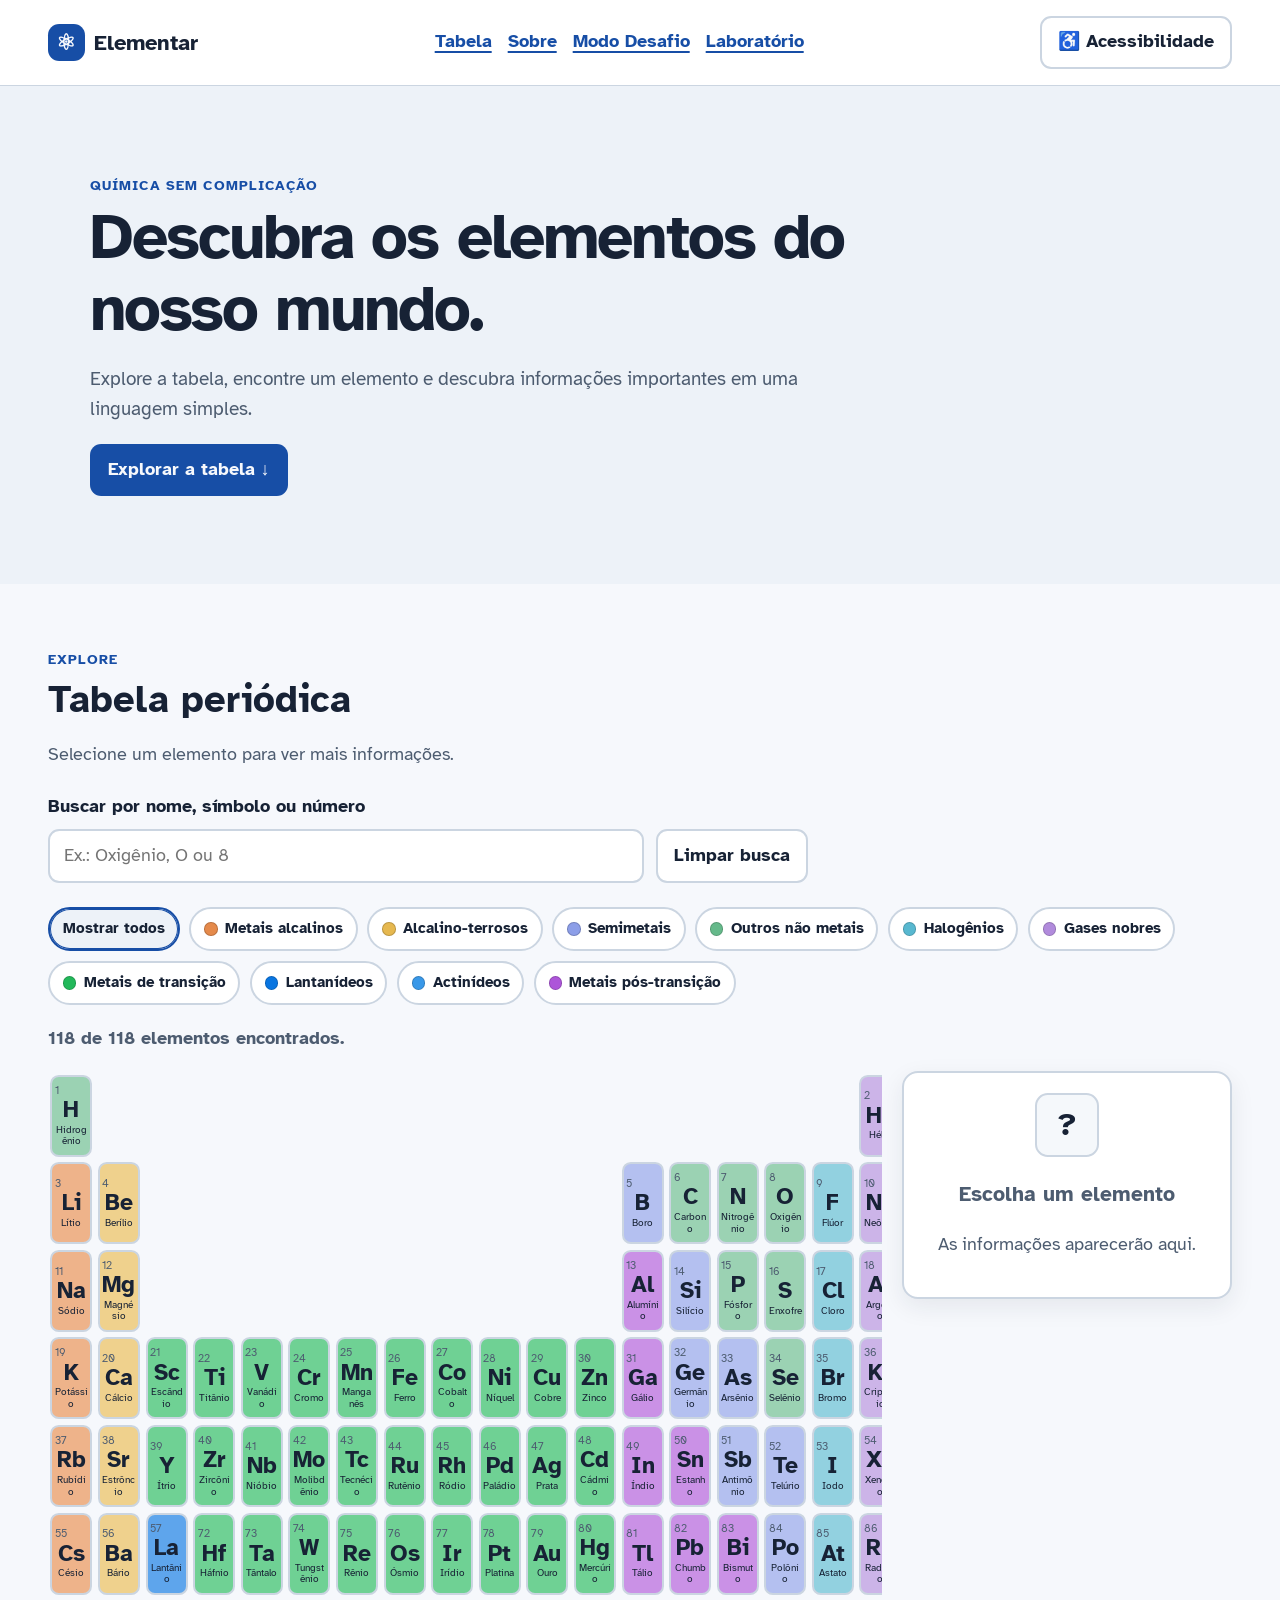
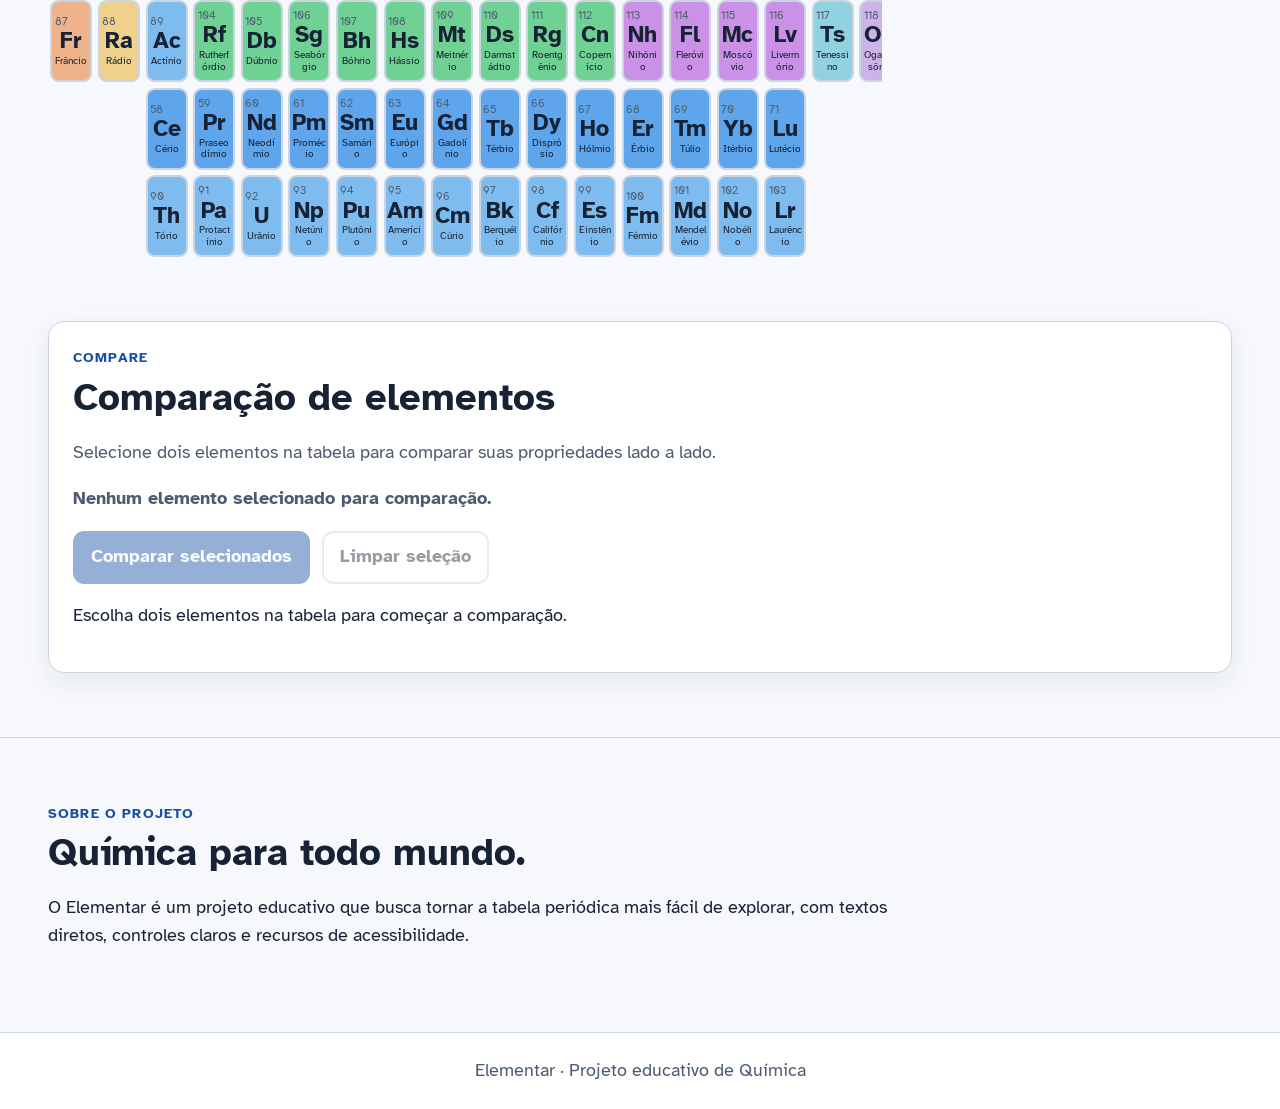
==== SiteElementar/index.html @ 998ff5cf "Add files via upload" ====
<!doctype html>
<html lang="pt-BR">

<head>
  <meta charset="utf-8">
  <meta name="viewport" content="width=device-width, initial-scale=1">
  <meta name="description" content="Explore os elementos químicos de forma simples e interativa.">

  <title>Elementar — Tabela Periódica</title>

  <link rel="preconnect" href="https://fonts.googleapis.com">
  <link rel="preconnect" href="https://fonts.gstatic.com" crossorigin>
  <link
    href="https://fonts.googleapis.com/css2?family=Atkinson+Hyperlegible:wght@400;700&family=Nunito:wght@400;600;700;800&display=swap"
    rel="stylesheet">

  <link rel="stylesheet" href="style.css">
  <script src="elements.js" defer></script>
  <script src="script.js" defer></script>
</head>

<body>
  <a class="skip-link" href="#conteudo">
    Pular para o conteúdo
  </a>

  <header class="site-header">
    <a class="brand" href="#" aria-label="Elementar, página inicial">
      <span class="brand-mark" aria-hidden="true">⚛</span>
      <span>Elementar</span>
    </a>

    <nav class="main-nav" aria-label="Navegação principal">
      <a href="#tabela">Tabela</a>
      <a href="#sobre">Sobre</a>
      <a href="desafio.html">Modo Desafio</a>
      <a href="laboratorio/labmenu.html">Laboratório</a>
    </nav>


    <div class="accessibility-menu">
      <button id="accessibilityToggle" class="button button-secondary" type="button" aria-expanded="false"
        aria-controls="accessibilityPanel">
        ♿ Acessibilidade
      </button>

      <section id="accessibilityPanel" class="accessibility-panel" aria-labelledby="accessibilityTitle" hidden>
        <div class="accessibility-header">
          <h2 id="accessibilityTitle">Acessibilidade</h2>

          <button id="closeAccessibility" class="button button-secondary" type="button"
            aria-label="Fechar painel de acessibilidade">
            ✕
          </button>
        </div>

        <!-- TAMANHO DO TEXTO -->
        <div class="accessibility-option">
          <h3>Tamanho do texto</h3>

          <div class="text-size-controls">
            <button id="decreaseText" class="button button-secondary" type="button"
              aria-label="Diminuir tamanho do texto">
              A−
            </button>

            <span id="textSizeValue" aria-live="polite">100%</span>

            <button id="increaseText" class="button button-secondary" type="button"
              aria-label="Aumentar tamanho do texto">
              A+
            </button>
          </div>

          <button id="resetText" class="text-reset" type="button">
            Restaurar tamanho padrão
          </button>
        </div>

        <!-- ALTO CONTRASTE -->
        <div class="accessibility-option">
          <h3>Alto contraste</h3>

          <button id="contrastToggle" class="button button-secondary" type="button" aria-pressed="false">
            Ativar alto contraste
          </button>
        </div>

        <!-- TEMA -->
        <div class="accessibility-option">
          <h3>Tema</h3>

          <button id="themeToggle" class="button button-secondary" type="button" aria-pressed="false">
            🌙 Tema escuro
          </button>
        </div>

        <!-- NAVEGAÇÃO PELO TECLADO -->
        <div class="accessibility-option">
          <h3>Navegação pelo teclado</h3>

          <p>
            Use Tab para avançar entre os controles e
            Shift + Tab para voltar.
          </p>

          <p>
            Use Enter ou Espaço para ativar botões
            e Esc para fechar este painel.
          </p>
        </div>
      </section>
    </div>
  </header>

  <main id="conteudo">
    <section class="hero" aria-labelledby="hero-title">
      <p class="eyebrow">Química sem complicação</p>

      <h1 id="hero-title">
        Descubra os elementos do nosso mundo.
      </h1>

      <p>
        Explore a tabela, encontre um elemento e descubra
        informações importantes em uma linguagem simples.
      </p>

      <a class="button button-primary" href="#tabela">
        Explorar a tabela ↓
      </a>
    </section>

    <section id="tabela" class="section" aria-labelledby="table-title">
      <div class="section-heading">
        <div>
          <p class="eyebrow">Explore</p>
          <h2 id="table-title">Tabela periódica</h2>
          <p>Selecione um elemento para ver mais informações.</p>
        </div>
      </div>

      <div class="search-row">
        <label class="search-label" for="searchInput">
          Buscar por nome, símbolo ou número
        </label>

        <div class="search-controls">
          <input id="searchInput" type="search" placeholder="Ex.: Oxigênio, O ou 8" autocomplete="off">

          <button id="clearSearch" class="button button-secondary" type="button">
            Limpar busca
          </button>
        </div>
      </div>

      <div class="legend" aria-label="Filtrar elementos por grupo">
        <button class="filter-button" data-filter="all" aria-pressed="true" type="button">
          Mostrar todos
        </button>

        <button class="filter-button" data-filter="alkali" aria-pressed="false" type="button">
          <span class="legend-dot alkali"></span>
          Metais alcalinos
        </button>

        <button class="filter-button" data-filter="alkaline" aria-pressed="false" type="button">
          <span class="legend-dot alkaline"></span>
          Alcalino-terrosos
        </button>

        <button class="filter-button" data-filter="metalloid" aria-pressed="false" type="button">
          <span class="legend-dot metalloid"></span>
          Semimetais
        </button>

        <button class="filter-button" data-filter="nonmetal" aria-pressed="false" type="button">
          <span class="legend-dot nonmetal"></span>
          Outros não metais
        </button>

        <button class="filter-button" data-filter="halogen" aria-pressed="false" type="button">
          <span class="legend-dot halogen"></span>
          Halogênios
        </button>

        <button class="filter-button" data-filter="noble" aria-pressed="false" type="button">
          <span class="legend-dot noble"></span>
          Gases nobres
        </button>

        <button class="filter-button" data-filter="transition" aria-pressed="false" type="button">
          <span class="legend-dot transition"></span>
          Metais de transição
        </button>

        <button class="filter-button" data-filter="lanthanide" aria-pressed="false" type="button">
          <span class="legend-dot lanthanide"></span>
          Lantanídeos
        </button>

        <button class="filter-button" data-filter="actinide" aria-pressed="false" type="button">
          <span class="legend-dot actinide"></span>
          Actinídeos
        </button>

        <button class="filter-button" data-filter="post-transition" aria-pressed="false" type="button">
          <span class="legend-dot post-transition"></span>
          Metais pós-transição
        </button>
      </div>

      <p id="resultsStatus" class="status-text" role="status" aria-live="polite">
        Carregando elementos…
      </p>

      <div class="table-layout">
        <div id="periodicTable" class="periodic-table" role="group" aria-label="Elementos da tabela periódica"></div>

        <aside id="elementDetails" class="details-panel" aria-labelledby="detailTitle" aria-live="polite">
          <div class="empty-detail">
            <span class="detail-symbol" aria-hidden="true">?</span>
            <h3 id="detailTitle">Escolha um elemento</h3>
            <p>As informações aparecerão aqui.</p>
          </div>
        </aside>
      
      </div>

      <!-- COMPARAÇÃO DE ELEMENTOS -->
      <section
        id="comparisonSection"
        class="comparison-section"
        aria-labelledby="comparisonTitle"
      >
        <div class="section-heading">
          <div>
            <p class="eyebrow">Compare</p>
            <h2 id="comparisonTitle">Comparação de elementos</h2>
            <p>
              Selecione dois elementos na tabela para comparar
              suas propriedades lado a lado.
            </p>
          </div>
        </div>

        <p id="comparisonStatus" class="status-text" role="status" aria-live="polite">
          Nenhum elemento selecionado para comparação.
        </p>

        <div class="comparison-actions">
          <button
            id="compareButton"
            class="button button-primary"
            type="button"
            disabled
          >
            Comparar selecionados
          </button>

          <button
            id="clearComparison"
            class="button button-secondary"
            type="button"
            disabled
          >
            Limpar seleção
          </button>
        </div>

        <div
          id="comparisonResult"
          class="comparison-result"
          aria-live="polite"
        >
          <p>
            Escolha dois elementos na tabela para começar a comparação.
          </p>
        </div>
      </section>
    </section>

    <section id="sobre" class="section about-section">
      <p class="eyebrow">Sobre o projeto</p>

      <h2>Química para todo mundo.</h2>

      <p>
        O Elementar é um projeto educativo que busca tornar
        a tabela periódica mais fácil de explorar, com textos
        diretos, controles claros e recursos de acessibilidade.
      </p>
    </section>
  </main>

  <footer class="site-footer">
    <p>Elementar · Projeto educativo de Química</p>
  </footer>
</body>

</html>
---- SiteElementar/style.css ----
:root {
  color-scheme: light;

  --page: #f6f8fc;
  --surface: #ffffff;
  --surface-soft: #edf2f8;

  --text: #172235;
  --muted: #4d5c70;

  --border: #cbd5e1;
  --accent: #174ea6;
  --accent-hover: #103b80;
  --focus: #ffb000;

  --shadow: 0 8px 24px rgba(23, 34, 53, 0.08);
}

/* TEMA ESCURO */

:root[data-theme="dark"] {
  color-scheme: dark;

  --page: #111827;
  --surface: #1b2638;
  --surface-soft: #263449;

  --text: #f3f6fb;
  --muted: #c1ccdc;

  --border: #526176;
  --accent: #9fc3ff;
  --accent-hover: #c1d7ff;
  --focus: #ffd166;

  --shadow: 0 8px 24px rgba(0, 0, 0, 0.22);
}

/* CONFIGURAÇÕES GERAIS */

* {
  box-sizing: border-box;
}

html {
  scroll-behavior: smooth;
}

body {
  margin: 0;

  background: var(--page);
  color: var(--text);

  font-family:
    "Atkinson Hyperlegible",
    "Nunito",
    sans-serif;

  font-size: 18px;
  line-height: 1.55;
}

a {
  color: var(--accent);
}

/* FOCO PARA NAVEGAÇÃO PELO TECLADO */

a:focus-visible,
button:focus-visible,
input:focus-visible {
  outline: 4px solid var(--focus);
  outline-offset: 3px;
}

/* LINK PARA PULAR DIRETO AO CONTEÚDO */

.skip-link {
  position: absolute;
  top: -100px;
  left: 1rem;
  z-index: 10;

  padding: 0.75rem 1rem;

  background: var(--surface);
  color: var(--text);

  border: 2px solid var(--accent);
  border-radius: 0.5rem;
}

.skip-link:focus {
  top: 1rem;
}

/* CABEÇALHO */

.site-header {
  display: flex;
  align-items: center;
  justify-content: space-between;
  flex-wrap: wrap;
  gap: 1rem;

  padding: 1rem clamp(1rem, 4vw, 3rem);

  background: var(--surface);
  border-bottom: 1px solid var(--border);
}

.brand {
  display: inline-flex;
  align-items: center;
  gap: 0.6rem;

  color: var(--text);
  text-decoration: none;

  font-weight: 800;
  font-size: 1.35rem;
}

.brand-mark {
  display: grid;
  place-items: center;

  width: 2.3rem;
  height: 2.3rem;

  border-radius: 0.7rem;

  background: var(--accent);
  color: var(--page);

  font-weight: 800;
}

.main-nav {
  display: flex;
  flex-wrap: wrap;
  gap: 1rem;
}

.main-nav a {
  font-weight: 700;
  text-decoration-thickness: 2px;
  text-underline-offset: 4px;
}

/* BOTÕES */

.button {
  display: inline-flex;
  align-items: center;
  justify-content: center;
  gap: 0.4rem;

  min-height: 44px;
  padding: 0.65rem 1rem;

  border: 2px solid transparent;
  border-radius: 0.7rem;

  font: inherit;
  font-weight: 700;

  cursor: pointer;
  text-decoration: none;
}

.button-primary {
  background: var(--accent);
  color: var(--page);
}

.button-primary:hover {
  background: var(--accent-hover);
}

.button-secondary {
  background: var(--surface);
  color: var(--text);
  border-color: var(--border);
}

.button-secondary:hover {
  background: var(--surface-soft);
}

/* SEÇÃO INICIAL */

.hero {
  padding: clamp(2.5rem, 7vw, 5.5rem)
    clamp(1rem, 7vw, 6rem);

  background: var(--surface-soft);
}

.hero > * {
  max-width: 760px;
}

.hero h1 {
  margin: 0.2rem 0 1rem;

  font-size: clamp(2.2rem, 5vw, 4rem);
  line-height: 1.12;
  letter-spacing: -0.03em;
}

.hero p:not(.eyebrow) {
  color: var(--muted);
  font-size: 1.2rem;
}

/* SEÇÕES */

.section {
  max-width: 1500px;
  margin: auto;

  padding: clamp(2rem, 5vw, 4rem)
    clamp(1rem, 4vw, 3rem);
}

.section-heading h2,
.about-section h2 {
  margin: 0;

  font-size: clamp(1.8rem, 3vw, 2.6rem);
  line-height: 1.2;
}

.section-heading p:not(.eyebrow) {
  color: var(--muted);
}

.eyebrow {
  margin: 0 0 0.4rem;

  color: var(--accent);

  font-size: 0.9rem;
  font-weight: 800;
  text-transform: uppercase;
  letter-spacing: 0.08em;
}

/* CAMPO DE BUSCA */

.search-row {
  margin: 1.5rem 0;
}

.search-label {
  display: block;
  margin-bottom: 0.5rem;

  font-weight: 700;
}

.search-controls {
  display: flex;
  gap: 0.75rem;
  max-width: 760px;
}

input[type="search"] {
  flex: 1;
  min-width: 0;
  min-height: 48px;

  padding: 0.7rem 0.9rem;

  border: 2px solid var(--border);
  border-radius: 0.7rem;

  background: var(--surface);
  color: var(--text);

  font: inherit;
}

/* FILTROS */

.legend {
  display: flex;
  flex-wrap: wrap;
  gap: 0.6rem;

  margin: 1.25rem 0;
}

.filter-button {
  display: inline-flex;
  align-items: center;
  gap: 0.45rem;

  min-height: 44px;
  padding: 0.5rem 0.8rem;

  border: 2px solid var(--border);
  border-radius: 999px;

  background: var(--surface);
  color: var(--text);

  font: inherit;
  font-size: 0.95rem;
  font-weight: 700;

  cursor: pointer;
}

.filter-button[aria-pressed="true"] {
  border-color: var(--accent);
  background: var(--surface-soft);

  box-shadow: inset 0 0 0 1px var(--accent);
}

.legend-dot {
  width: 0.85rem;
  height: 0.85rem;

  border-radius: 50%;
  border: 1px solid rgba(0, 0, 0, 0.18);
}

/* MENSAGEM DE RESULTADOS */

.status-text {
  min-height: 1.5em;

  color: var(--muted);
  font-weight: 700;
}

/* ÁREA DA TABELA E DO PAINEL */

.table-layout {
  display: grid;
  grid-template-columns: minmax(0, 1fr) minmax(260px, 330px);

  gap: 1.25rem;
  align-items: start;
}

/* TABELA PERIÓDICA */

.periodic-table {
  display: grid;
  grid-template-columns: repeat(18, minmax(42px, 1fr));

  gap: 0.35rem;

  overflow-x: auto;
  padding: 0.25rem 0.15rem 1rem;
}

.element-card {
  position: relative;

  display: flex;
  flex-direction: column;
  align-items: center;
  justify-content: center;

  min-width: 42px;
  min-height: 82px;

  padding: 0.35rem 0.15rem;

  border: 2px solid var(--border);
  border-radius: 0.55rem;

  background: var(--surface);
  color: var(--text);

  cursor: pointer;

  font-family: inherit;
  text-align: center;

  transition:
    transform 0.12s ease,
    border-color 0.12s ease;
}

.element-card:hover {
  transform: translateY(-2px);
  border-color: var(--accent);
}

.element-card[aria-pressed="true"] {
  outline: 3px solid var(--accent);
  outline-offset: 1px;
}

.element-card .atomic-number {
  align-self: flex-start;

  font-size: 0.7rem;
  line-height: 1;

  color: var(--muted);
}

.element-card .symbol {
  font-size: 1.45rem;
  line-height: 1.2;
  font-weight: 800;
}

.element-card .element-name {
  font-size: 0.65rem;
  line-height: 1.1;

  overflow-wrap: anywhere;
}

.element-card.is-dimmed {
  opacity: 0.28;
}

.element-card.is-match {
  border-color: var(--accent);
  box-shadow: 0 0 0 2px var(--accent);
}

/* CORES DOS GRUPOS */

.alkali {
  --family-color: #e58a4b;
}

.alkaline {
  --family-color: #e6b84f;
}

.metalloid {
  --family-color: #8c9ee8;
}

.nonmetal {
  --family-color: #65b98a;
}

.halogen {
  --family-color: #58b8d0;
}

.noble {
  --family-color: #b18bdc;
}

.other {
  --family-color: #9aa9ba;
}

/* Cores mais visíveis nos elementos */
.element-card {
  background: color-mix(
    in srgb,
    var(--family-color, var(--surface)) 65%,
    var(--surface)
  );
}

.legend-dot {
  background: var(--family-color, var(--border));
}

/* PAINEL DE INFORMAÇÕES */

.details-panel {
  position: sticky;
  top: 1rem;

  padding: 1.25rem;

  border: 2px solid var(--border);
  border-radius: 1rem;

  background: var(--surface);
  box-shadow: var(--shadow);
}

.empty-detail {
  color: var(--muted);
  text-align: center;
}

.detail-symbol {
  display: inline-grid;
  place-items: center;

  width: 4rem;
  height: 4rem;

  border-radius: 0.8rem;

  background: var(--surface-soft);
  color: var(--accent);

  font-size: 2rem;
  font-weight: 800;
}

.detail-top {
  display: flex;
  align-items: center;
  gap: 1rem;
}

.detail-top h3 {
  margin: 0;
  font-size: 1.5rem;
}

.detail-top p {
  margin: 0.2rem 0 0;
  color: var(--muted);
}

.detail-facts {
  padding-left: 1.25rem;
}

.detail-facts li {
  margin: 0.5rem 0;
}

.detail-actions {
  display: flex;
  flex-wrap: wrap;
  gap: 0.6rem;

  margin-top: 1rem;
}

.small-note {
  color: var(--muted);
  font-size: 0.95rem;
}

/* SOBRE E RODAPÉ */

.about-section {
  border-top: 1px solid var(--border);
}

.about-section p {
  max-width: 850px;
}

.site-footer {
  padding: 1.5rem;

  border-top: 1px solid var(--border);

  text-align: center;
  color: var(--muted);

  background: var(--surface);
}

.site-footer p {
  margin: 0;
}

/* TABLET */

@media (max-width: 1050px) {
  .table-layout {
    grid-template-columns: 1fr;
  }

  .details-panel {
    position: static;
  }

  .periodic-table {
    grid-template-columns: repeat(18, minmax(48px, 1fr));
  }
}

/* CELULAR */

@media (max-width: 600px) {
  body {
    font-size: 17px;
  }

  .site-header {
    align-items: flex-start;
  }

  .main-nav {
    order: 3;
    width: 100%;
  }

  .search-controls {
    flex-direction: column;
  }

  .periodic-table {
    grid-template-columns: repeat(18, 54px);
  }
}

/* RESPEITA QUEM PREFERE MENOS ANIMAÇÕES */

@media (prefers-reduced-motion: reduce) {
  *,
  *::before,
  *::after {
    scroll-behavior: auto !important;
    transition: none !important;
  }
}


/* DESTAQUE DO CARD DE DETALHES */

.details-panel {
  border-radius: 1rem;
  box-shadow: var(--shadow);
}

.detail-top {
  align-items: center;
  padding-bottom: 1rem;
  border-bottom: 1px solid var(--border);
}

.detail-symbol {
  flex-shrink: 0;
  border: 2px solid var(--border);
  background: color-mix(
    in srgb,
    var(--family-color, var(--surface-soft)) 55%,
    var(--surface)
  );
  color: var(--text);
}

.detail-facts {
  margin: 1rem 0;
  padding-left: 1.25rem;
}

.detail-facts li {
  margin: 0.75rem 0;
  line-height: 1.5;
}

.detail-facts strong {
  color: var(--accent);
}

.detail-actions .button {
  flex: 1;
}


/* NOVAS FAMÍLIAS VISUAIS */

.transition {
  --family-color: #22b85a;
}

.post-transition {
  --family-color: #ad55d9;
}

.lanthanide {
  --family-color: #0875e1;
}

.actinide {
  --family-color: #3998e8;
}

/* Aplicar a cor ao painel de detalhes */
.detail-symbol.transition,
.detail-symbol.post-transition,
.detail-symbol.lanthanide,
.detail-symbol.actinide {
  background: color-mix(
    in srgb,
    var(--family-color) 55%,
    var(--surface)
  );
}

/* AÇÕES DO PAINEL DE DETALHES */

.detail-actions {
  display: flex;
  flex-direction: column;
  gap: 0.65rem;
}

.detail-actions .button {
  width: 100%;
  flex: none;
  text-align: center;
}

/* =================================
   PAINEL DE ACESSIBILIDADE
================================= */

.accessibility-menu {
  position: relative;
  z-index: 20;
}

/* Painel flutuante */

.accessibility-panel {
  position: absolute;
  top: calc(100% + 0.75rem);
  right: 0;

  width: min(360px, calc(100vw - 2rem));
  max-height: min(75vh, 680px);
  overflow-y: auto;

  padding: 1.25rem;

  background: var(--surface);
  color: var(--text);

  border: 2px solid var(--border);
  border-radius: 1rem;

  box-shadow: var(--shadow);
}

/* Garante que o atributo hidden funcione */

.accessibility-panel[hidden] {
  display: none;
}

/* Cabeçalho do painel */

.accessibility-header {
  display: flex;
  align-items: center;
  justify-content: space-between;
  gap: 1rem;

  padding-bottom: 0.8rem;
  border-bottom: 1px solid var(--border);
}

.accessibility-header h2 {
  margin: 0;

  font-size: 1.35rem;
  line-height: 1.2;
}

.accessibility-header button {
  min-width: 44px;
  min-height: 44px;

  padding: 0.4rem;
}

/* Cada opção */

.accessibility-option {
  display: flex;
  flex-direction: column;
  gap: 0.65rem;

  padding: 1rem 0;

  border-bottom: 1px solid var(--border);
}

.accessibility-option:last-child {
  padding-bottom: 0;
  border-bottom: none;
}

.accessibility-option h3 {
  margin: 0;

  font-size: 1.05rem;
  line-height: 1.3;
}

.accessibility-option p {
  margin: 0;

  color: var(--muted);
  font-size: 0.9rem;
  line-height: 1.45;
}

/* Controles de tamanho do texto */

.text-size-controls {
  display: grid;
  grid-template-columns: 1fr auto 1fr;
  align-items: center;
  gap: 0.65rem;
}

.text-size-controls .button {
  min-height: 48px;
  font-size: 1.15rem;
}

#textSizeValue {
  min-width: 4.5rem;

  font-weight: 800;
  text-align: center;
  font-variant-numeric: tabular-nums;
}

/* Botão para restaurar */

.text-reset {
  align-self: flex-start;

  padding: 0.2rem 0;

  border: none;
  background: transparent;
  color: var(--accent);

  font: inherit;
  font-size: 0.9rem;
  font-weight: 700;

  text-decoration: underline;
  text-underline-offset: 3px;

  cursor: pointer;
}

.text-reset:hover {
  color: var(--accent-hover);
}

/* Botões dentro das opções */

.accessibility-option > .button {
  width: 100%;
  justify-content: center;
}

/* Foco bem visível no painel */

.accessibility-panel button:focus-visible {
  outline: 4px solid var(--focus);
  outline-offset: 3px;
}

/* =================================
   RESPONSIVIDADE
================================= */

@media (max-width: 600px) {
  .accessibility-panel {
    position: fixed;

    top: 5.5rem;
    right: 1rem;
    left: 1rem;

    width: auto;
    max-height: calc(100vh - 7rem);

    padding: 1rem;
  }

  .accessibility-header h2 {
    font-size: 1.25rem;
  }

  .accessibility-option {
    padding: 0.85rem 0;
  }
}


/* =================================
   ESCALA GLOBAL DO TEXTO
================================= */

:root {
  --text-scale: 1;
}

body {
  font-size: calc(18px * var(--text-scale));
}

.hero h1 {
  font-size: calc(clamp(2.2rem, 5vw, 4rem) * var(--text-scale));
}

.hero p:not(.eyebrow) {
  font-size: calc(1.2rem * var(--text-scale));
}

.section-heading h2,
.about-section h2 {
  font-size: calc(clamp(1.8rem, 3vw, 2.6rem) * var(--text-scale));
}

.element-card .symbol {
  font-size: calc(1.45rem * var(--text-scale));
}

.element-card .element-name {
  font-size: calc(0.65rem * var(--text-scale));
}

.detail-top h3 {
  font-size: calc(1.5rem * var(--text-scale));
}


/* =================================
   ALTO CONTRASTE
================================= */

:root[data-contrast="high"] {
  --border: #000000;
  --muted: #202020;
  --accent: #0037b3;
  --accent-hover: #001f70;
  --focus: #ffbf00;

  --page: #ffffff;
  --surface: #ffffff;
  --surface-soft: #eeeeee;

  --text: #000000;
}

:root[data-theme="dark"][data-contrast="high"] {
  --border: #ffffff;
  --muted: #eeeeee;
  --accent: #ffff00;
  --accent-hover: #fff59d;
  --focus: #00ffff;

  --page: #000000;
  --surface: #000000;
  --surface-soft: #171717;

  --text: #ffffff;
}

/* Reforça bordas e foco no alto contraste */

:root[data-contrast="high"] button,
:root[data-contrast="high"] input,
:root[data-contrast="high"] a {
  border-width: 2px;
}

:root[data-contrast="high"] :focus-visible {
  outline: 4px solid var(--focus);
  outline-offset: 3px;
}


/* =================================
   ESTADO DOS BOTÕES DE TAMANHO
================================= */

.text-size-controls button:disabled {
  opacity: 0.4;
  cursor: not-allowed;
}

/* =================================
   COMPARAÇÃO DE ELEMENTOS
================================= */

.comparison-section {
  margin-top: 3rem;
  padding: 1.5rem;
  background: var(--surface);
  border: 1px solid var(--border);
  border-radius: 1rem;
  box-shadow: var(--shadow);
}

.comparison-actions {
  display: flex;
  flex-wrap: wrap;
  gap: 0.75rem;
  margin: 1rem 0;
}

.comparison-actions button:disabled {
  opacity: 0.45;
  cursor: not-allowed;
}

.comparison-result {
  margin-top: 1rem;
}

.comparison-grid {
  display: grid;
  grid-template-columns: repeat(2, minmax(0, 1fr));
  gap: 1rem;
  margin-bottom: 1.25rem;
}

.comparison-element {
  min-width: 0;
  padding: 1rem;
  text-align: center;
  background: var(--surface-soft);
  border: 1px solid var(--border);
  border-radius: 0.85rem;
}

.comparison-element .detail-symbol {
  display: inline-flex;
  align-items: center;
  justify-content: center;
  width: 4rem;
  height: 4rem;
  margin-bottom: 0.5rem;
  font-size: 1.8rem;
  font-weight: 800;
  border: 1px solid var(--border);
  border-radius: 0.65rem;
}

.comparison-element h3 {
  margin: 0.25rem 0;
  overflow-wrap: anywhere;
}

.comparison-element p {
  margin: 0;
  color: var(--muted);
}

.comparison-table-wrap {
  overflow-x: auto;
  border: 1px solid var(--border);
  border-radius: 0.75rem;
}

.comparison-table {
  width: 100%;
  border-collapse: collapse;
  background: var(--surface);
}

.comparison-table th,
.comparison-table td {
  padding: 0.85rem;
  text-align: left;
  vertical-align: top;
  border-bottom: 1px solid var(--border);
  overflow-wrap: anywhere;
}

.comparison-table thead th {
  background: var(--surface-soft);
  font-weight: 800;
}

.comparison-table tbody th {
  min-width: 8rem;
  background: var(--surface-soft);
}

.comparison-table tr:last-child th,
.comparison-table tr:last-child td {
  border-bottom: none;
}

/* Destaque dos elementos selecionados */

.element-card.is-selected {
  outline: 3px solid var(--focus);
  outline-offset: 2px;
  z-index: 1;
}

/* Celulares */

@media (max-width: 600px) {
  .comparison-section {
    padding: 1rem;
  }

  .comparison-grid {
    gap: 0.6rem;
  }

  .comparison-element {
    padding: 0.65rem 0.4rem;
  }

  .comparison-element .detail-symbol {
    width: 3rem;
    height: 3rem;
    font-size: 1.4rem;
  }

  .comparison-table th,
  .comparison-table td {
    padding: 0.65rem;
    font-size: 0.9rem;
  }
}
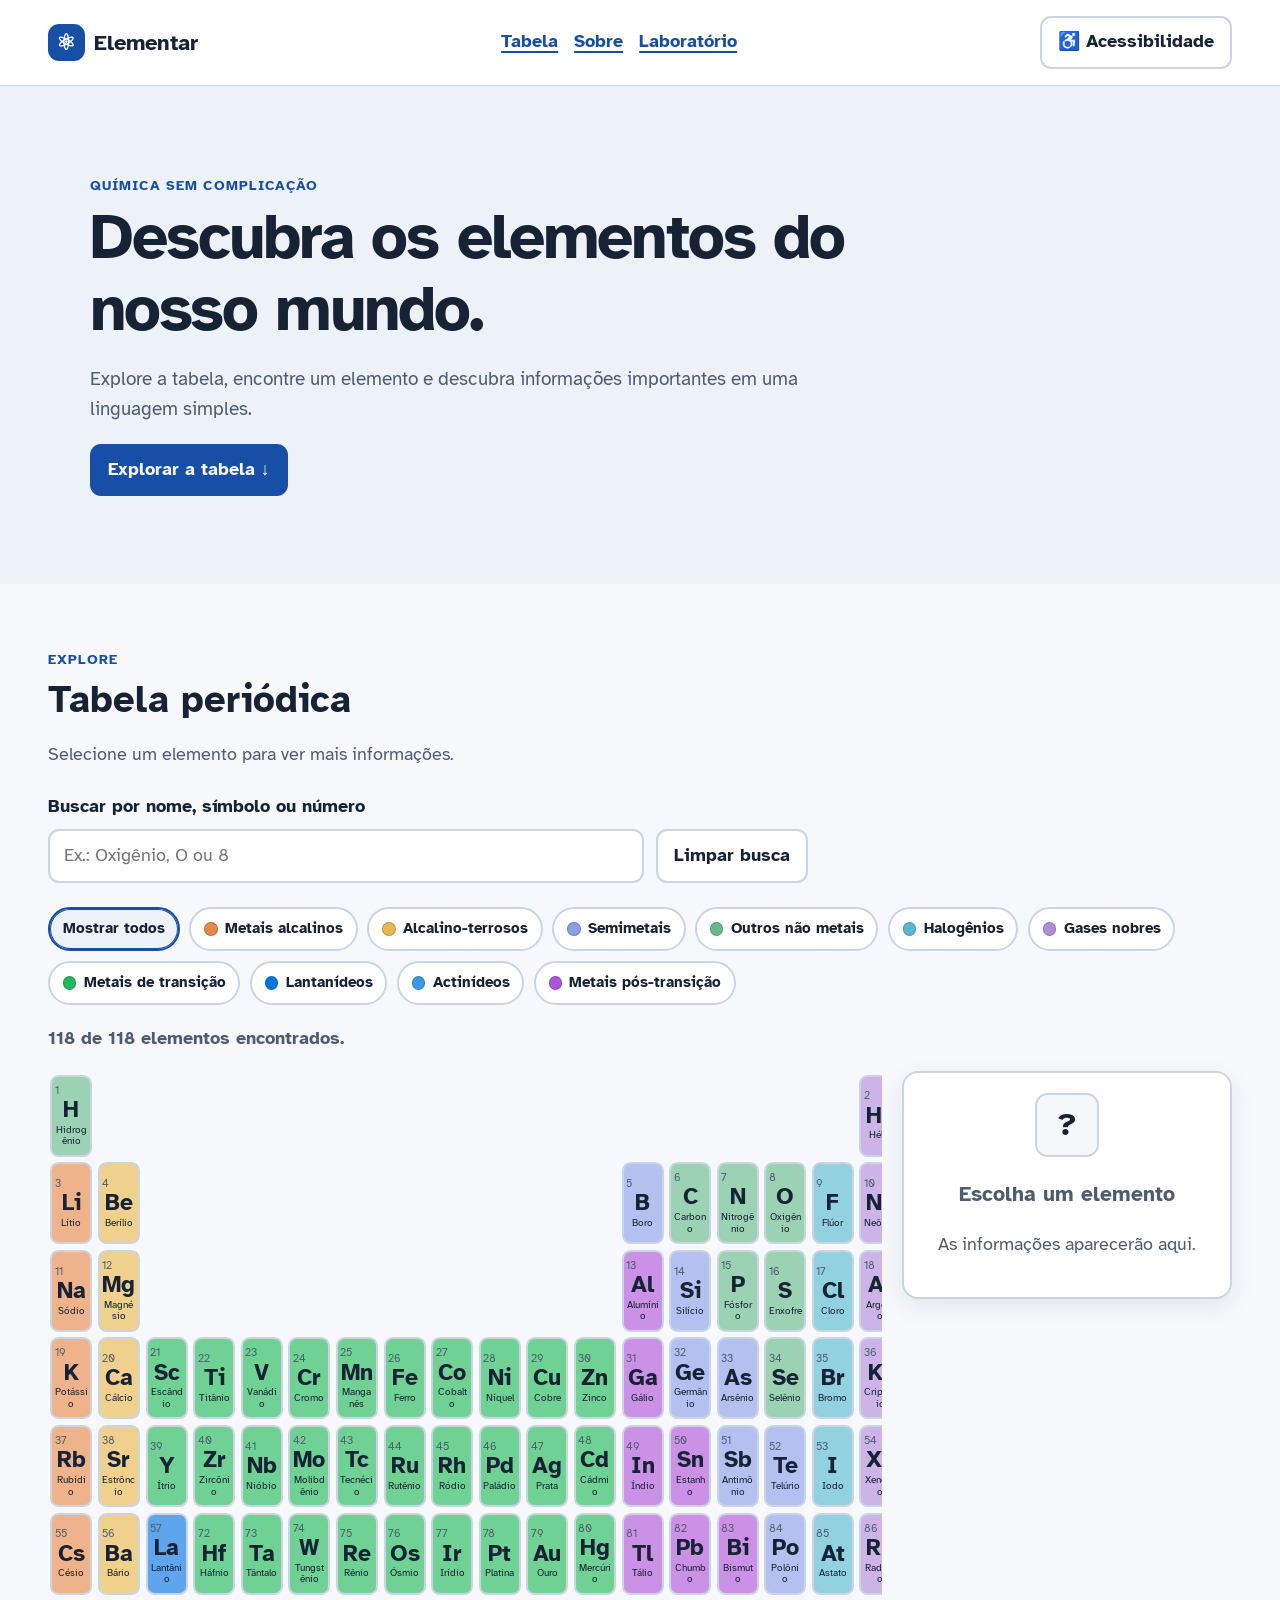
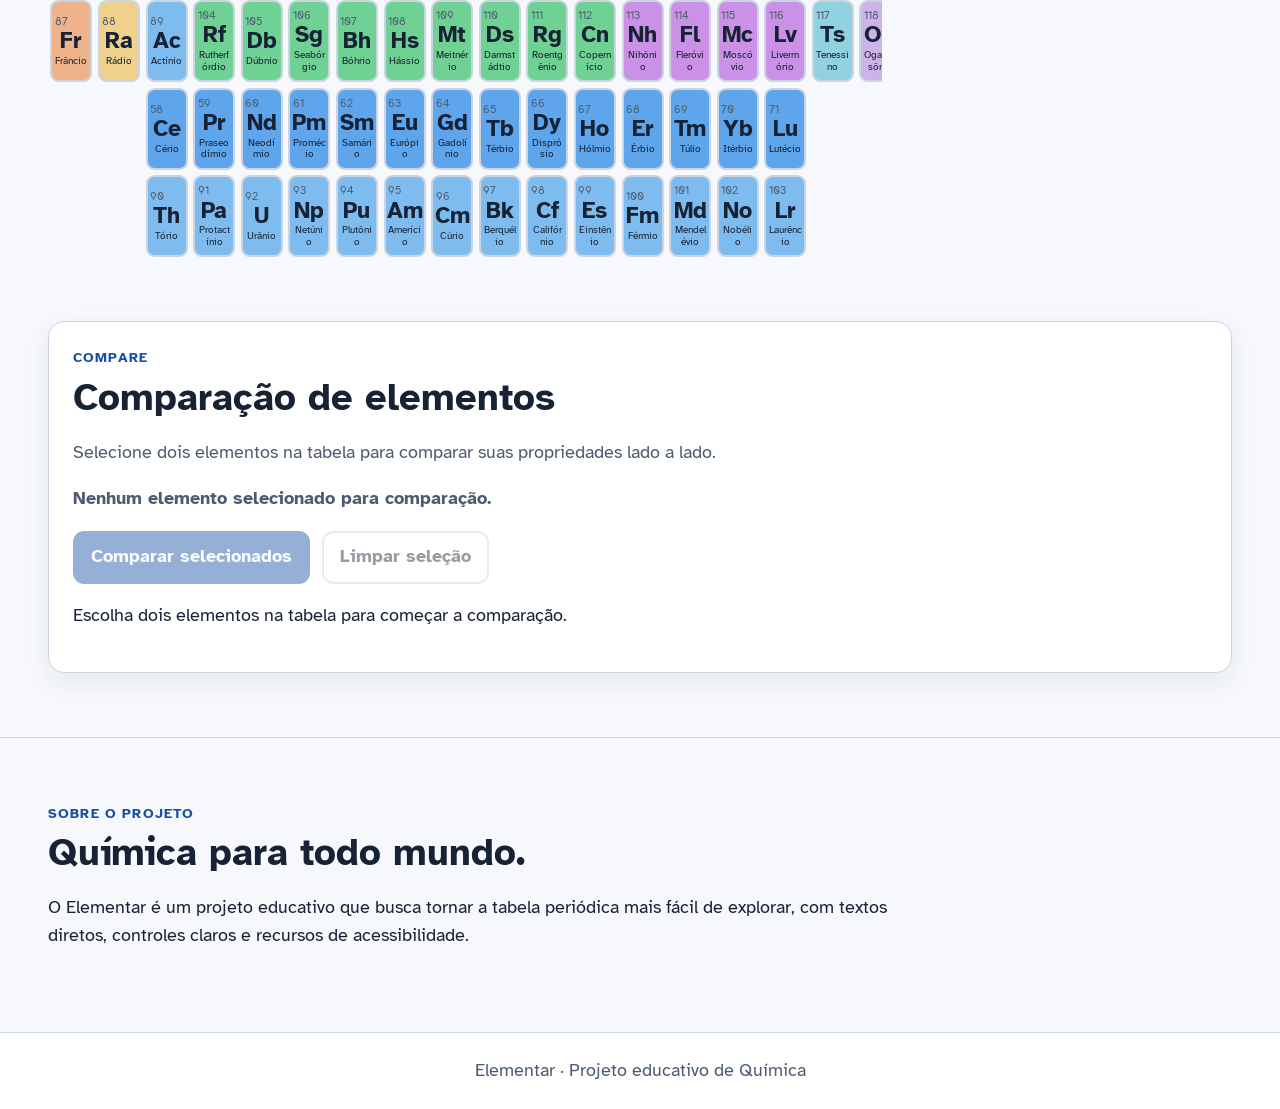
==== commit 9d446777: "Add files via upload" ====
--- a/SiteElementar/index.html
+++ b/SiteElementar/index.html
@@ -5,8 +5,9 @@
   <meta charset="utf-8">
   <meta name="viewport" content="width=device-width, initial-scale=1">
   <meta name="description" content="Explore os elementos químicos de forma simples e interativa.">
-
-  <title>Elementar — Tabela Periódica</title>
+  <link rel="icon" href="favicon.ico" type="image/x-icon">
+
+  <title>Elementar | Tabela Periódica</title>
 
   <link rel="preconnect" href="https://fonts.googleapis.com">
   <link rel="preconnect" href="https://fonts.gstatic.com" crossorigin>
@@ -15,6 +16,7 @@
     rel="stylesheet">
 
   <link rel="stylesheet" href="style.css">
+  <script src="accessibility.js" defer></script>
   <script src="elements.js" defer></script>
   <script src="script.js" defer></script>
 </head>
@@ -33,7 +35,6 @@
     <nav class="main-nav" aria-label="Navegação principal">
       <a href="#tabela">Tabela</a>
       <a href="#sobre">Sobre</a>
-      <a href="desafio.html">Modo Desafio</a>
       <a href="laboratorio/labmenu.html">Laboratório</a>
     </nav>
 
